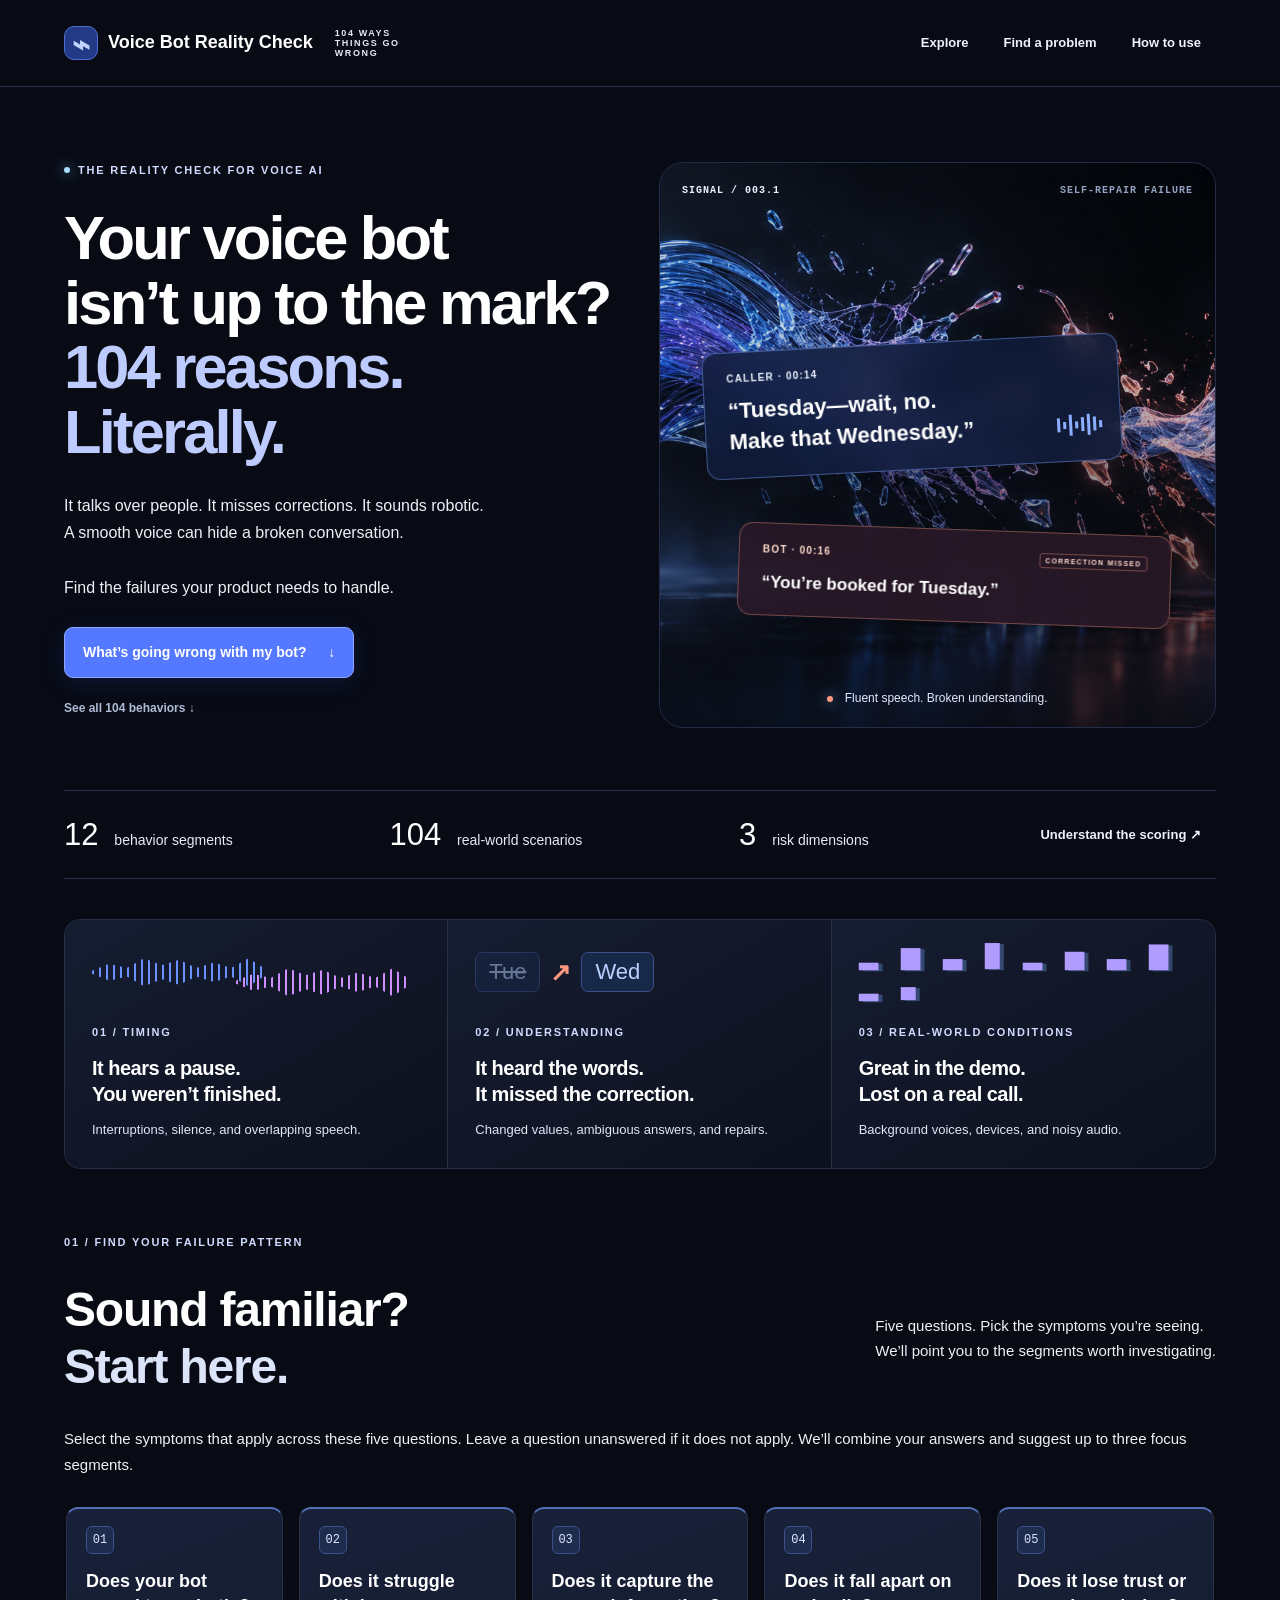
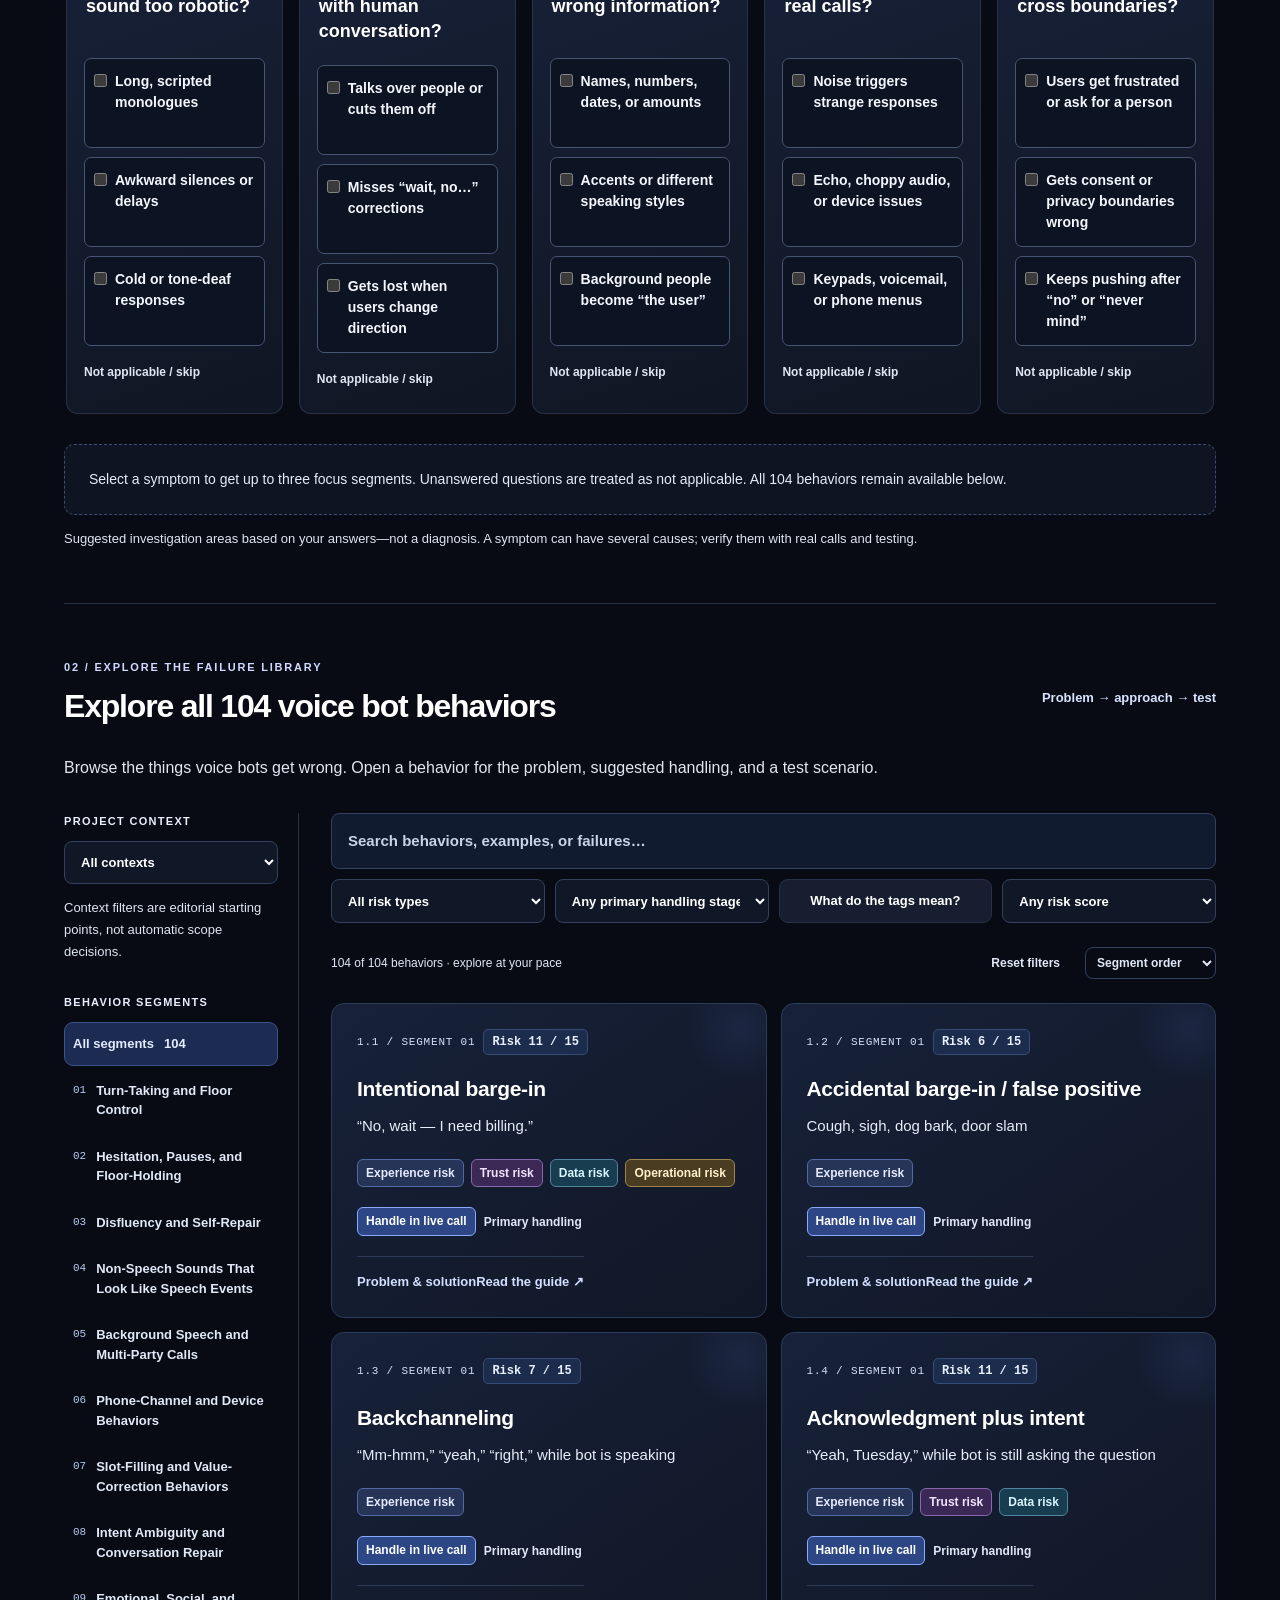
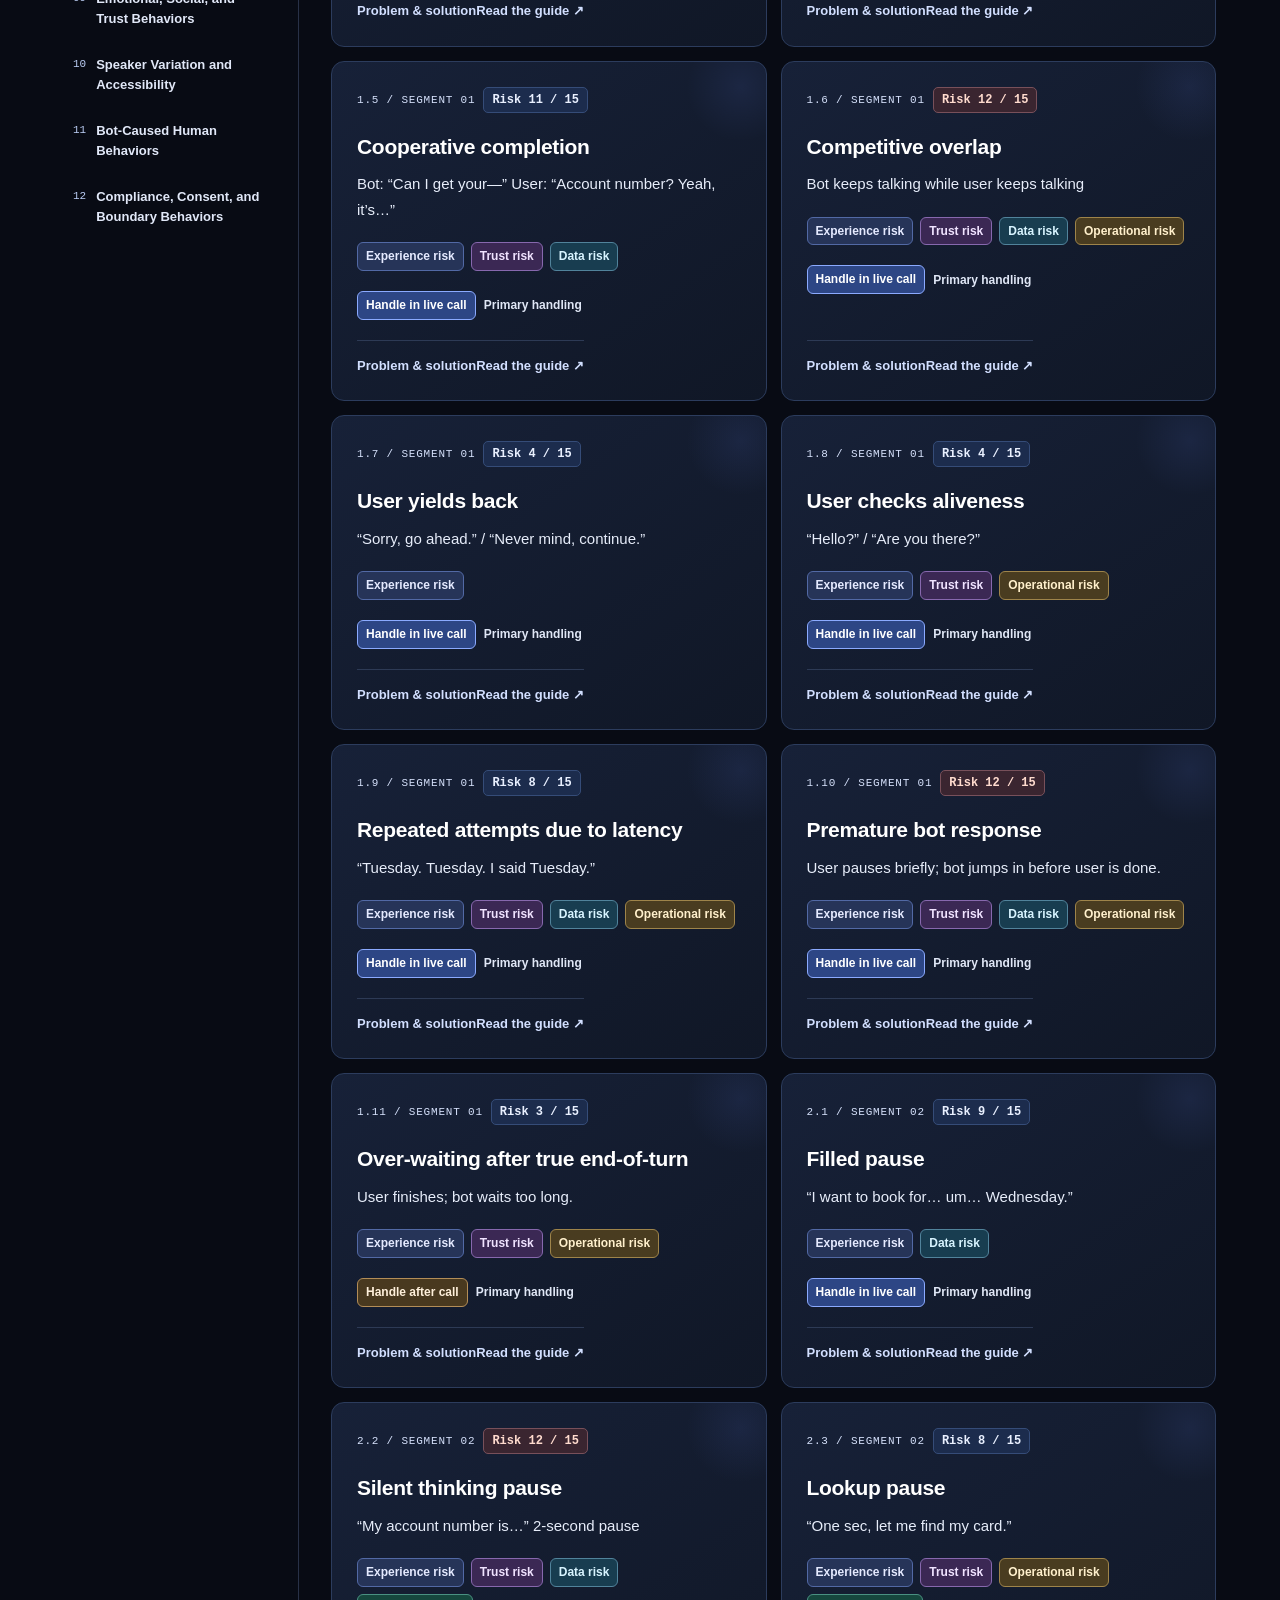
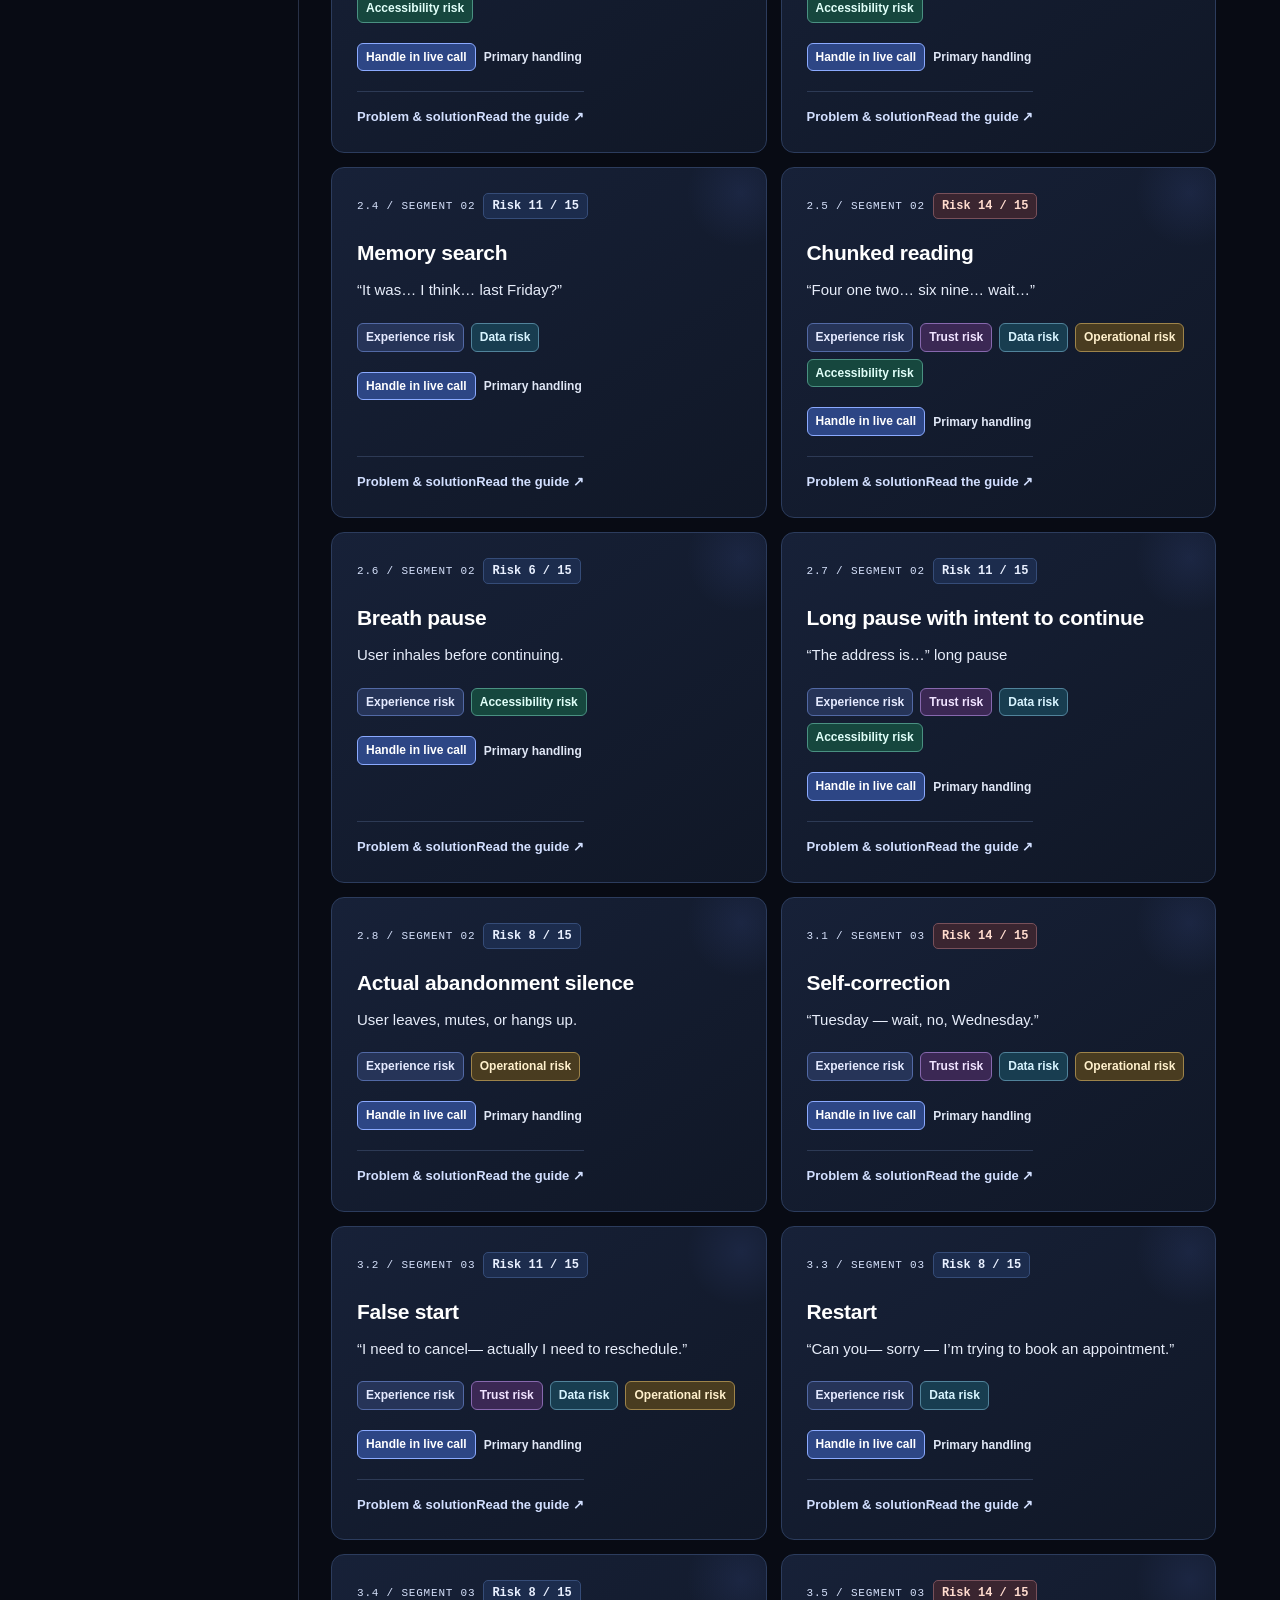
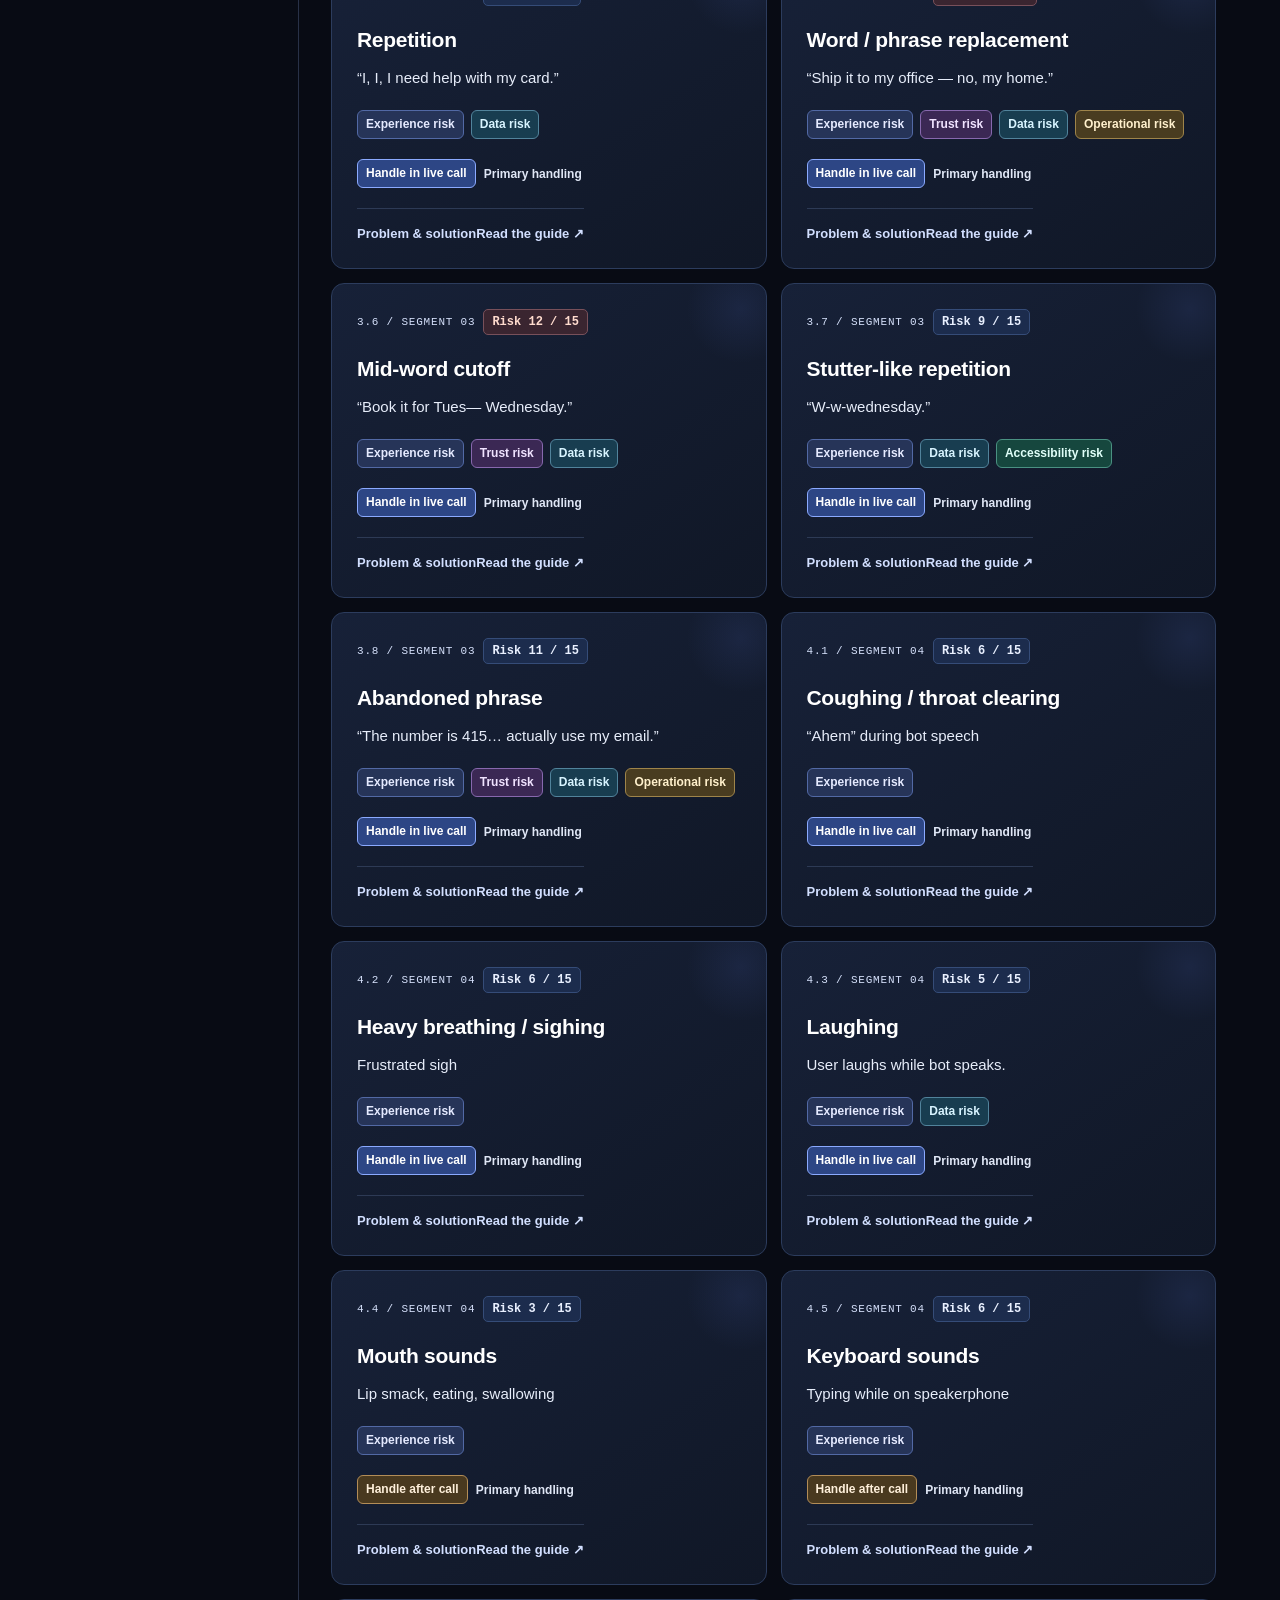
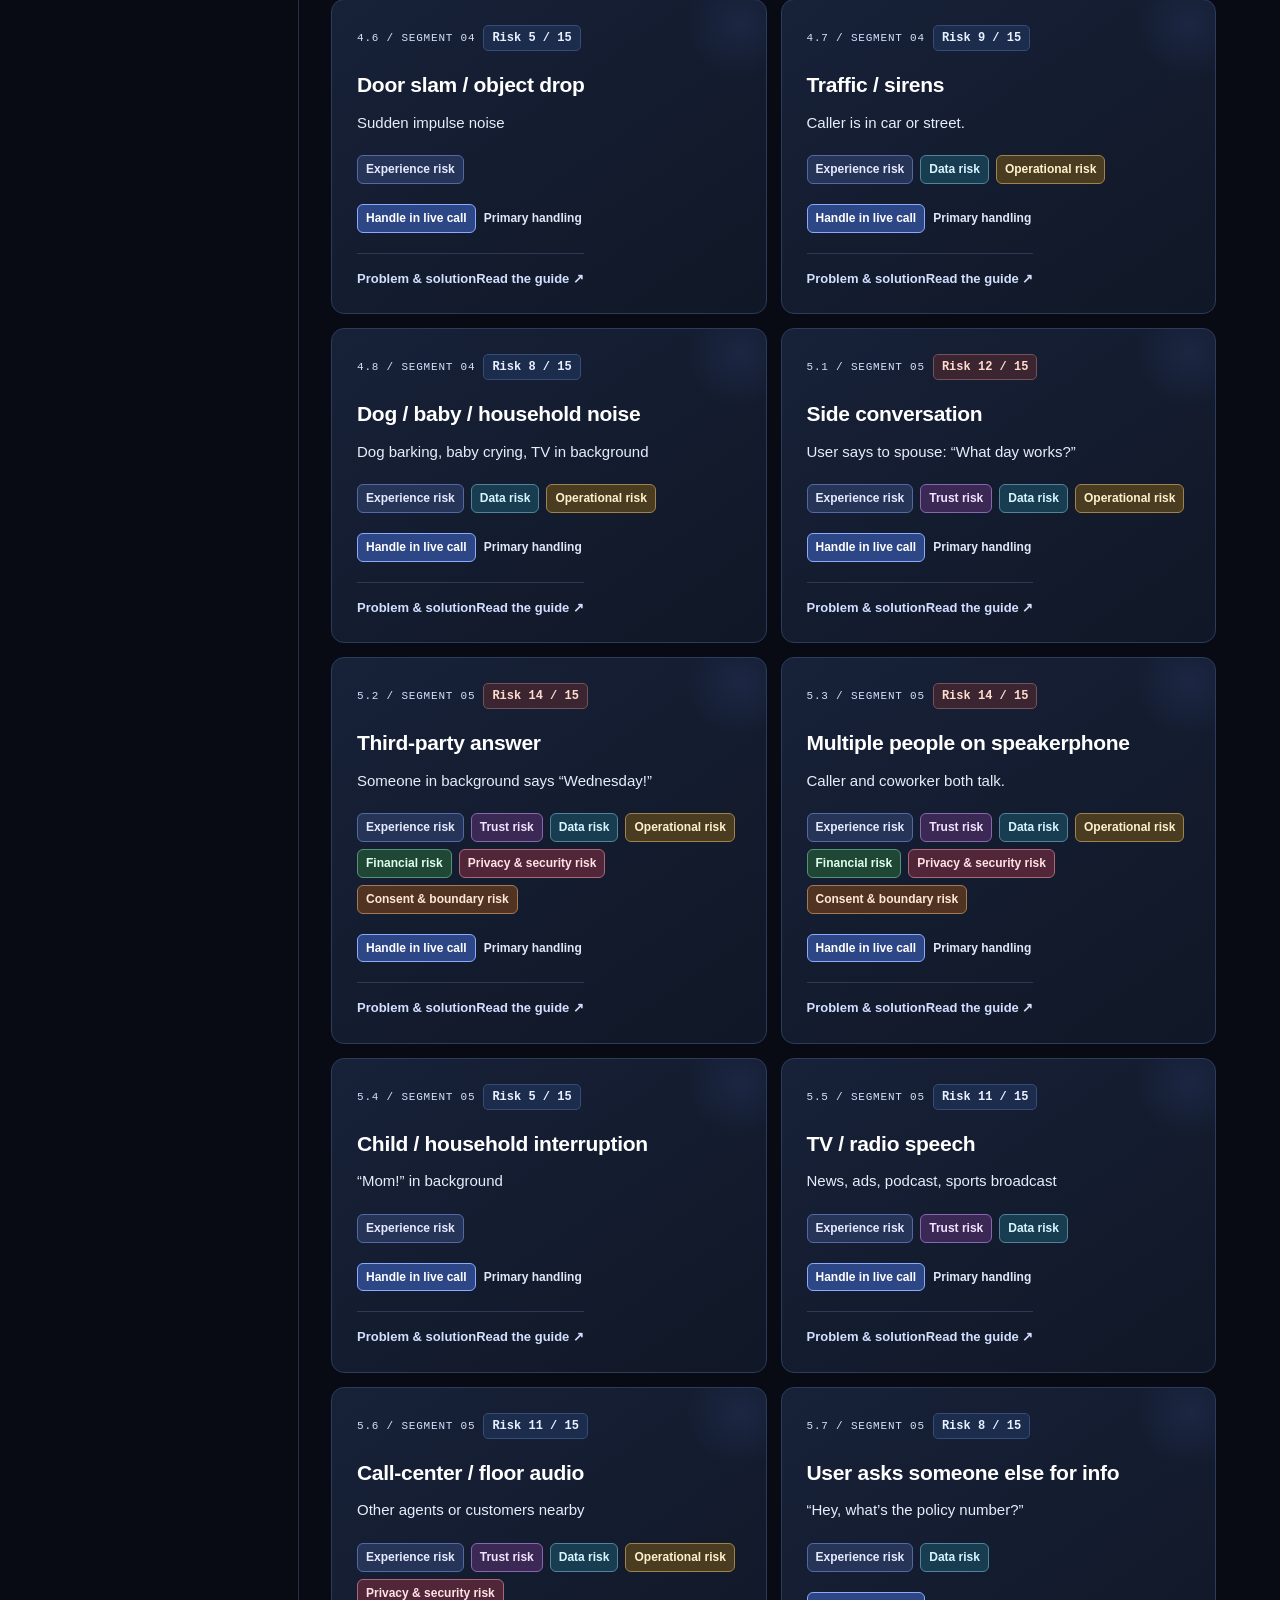
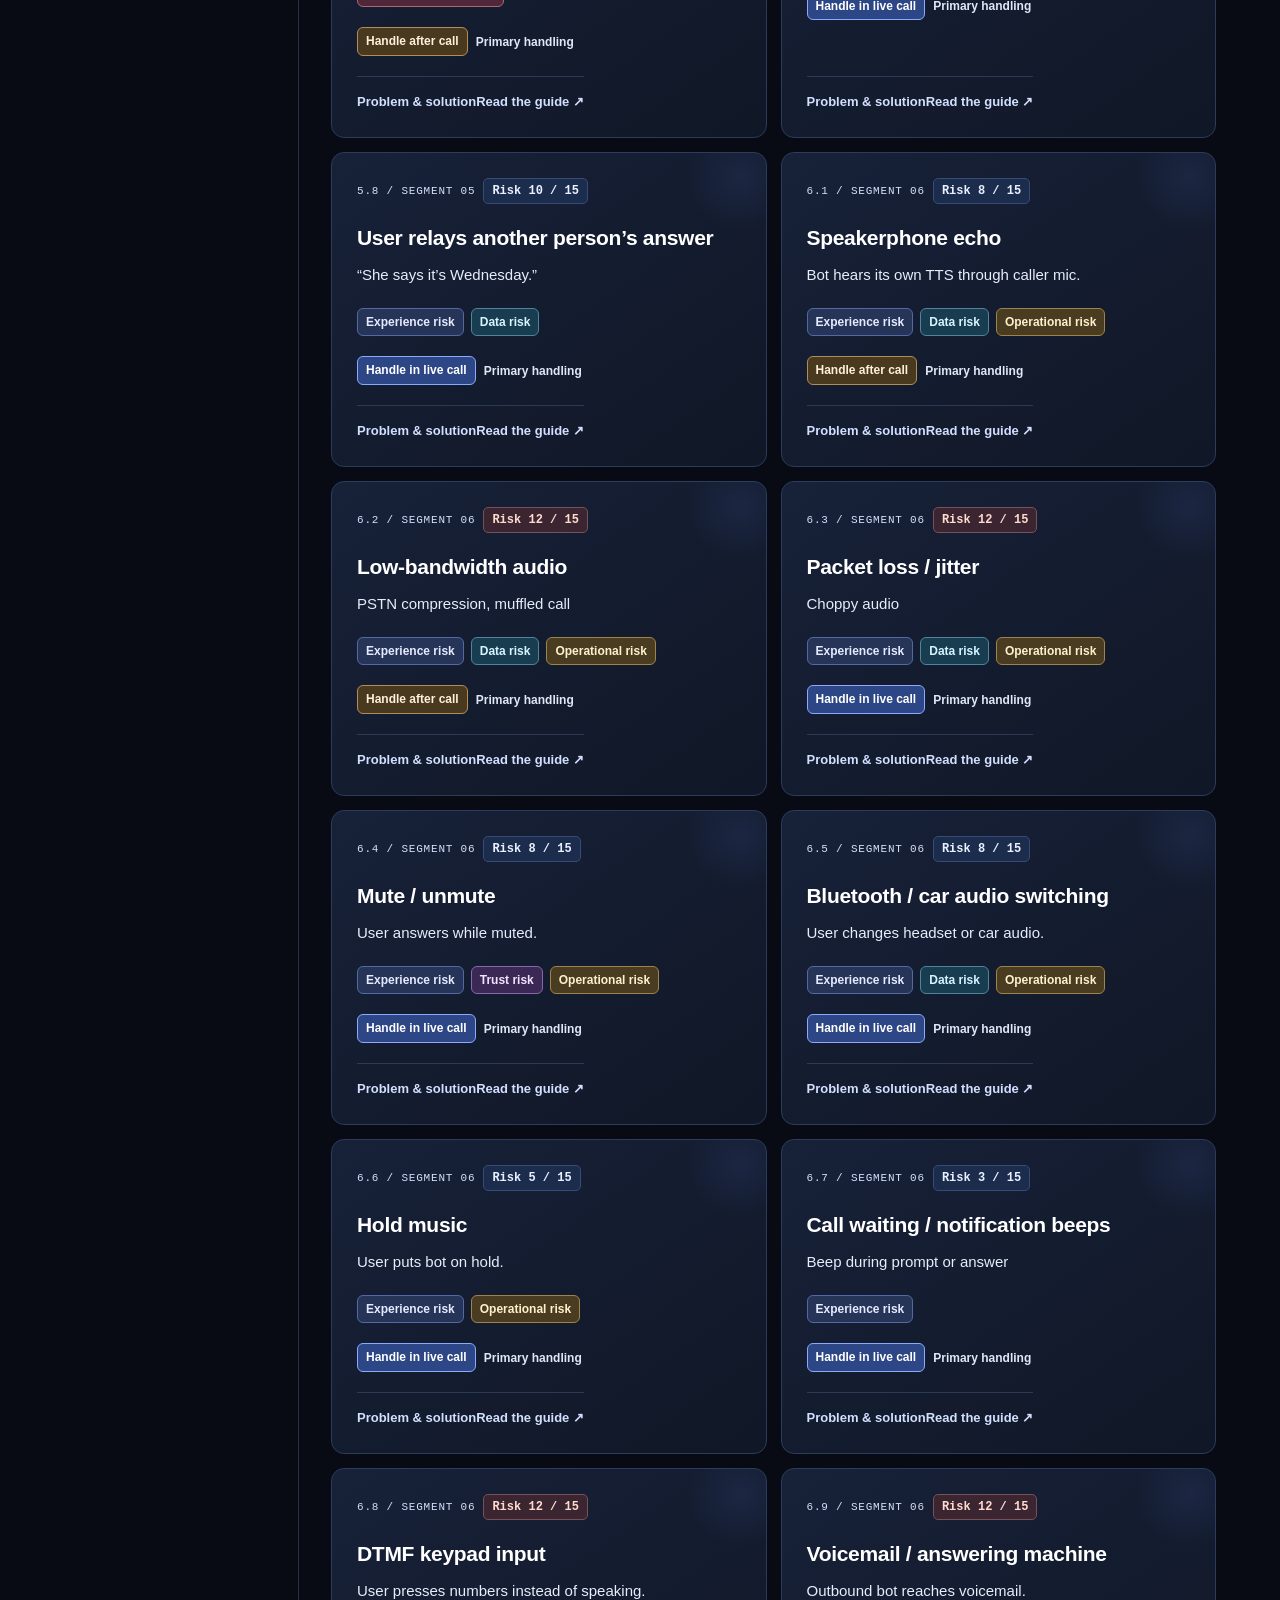
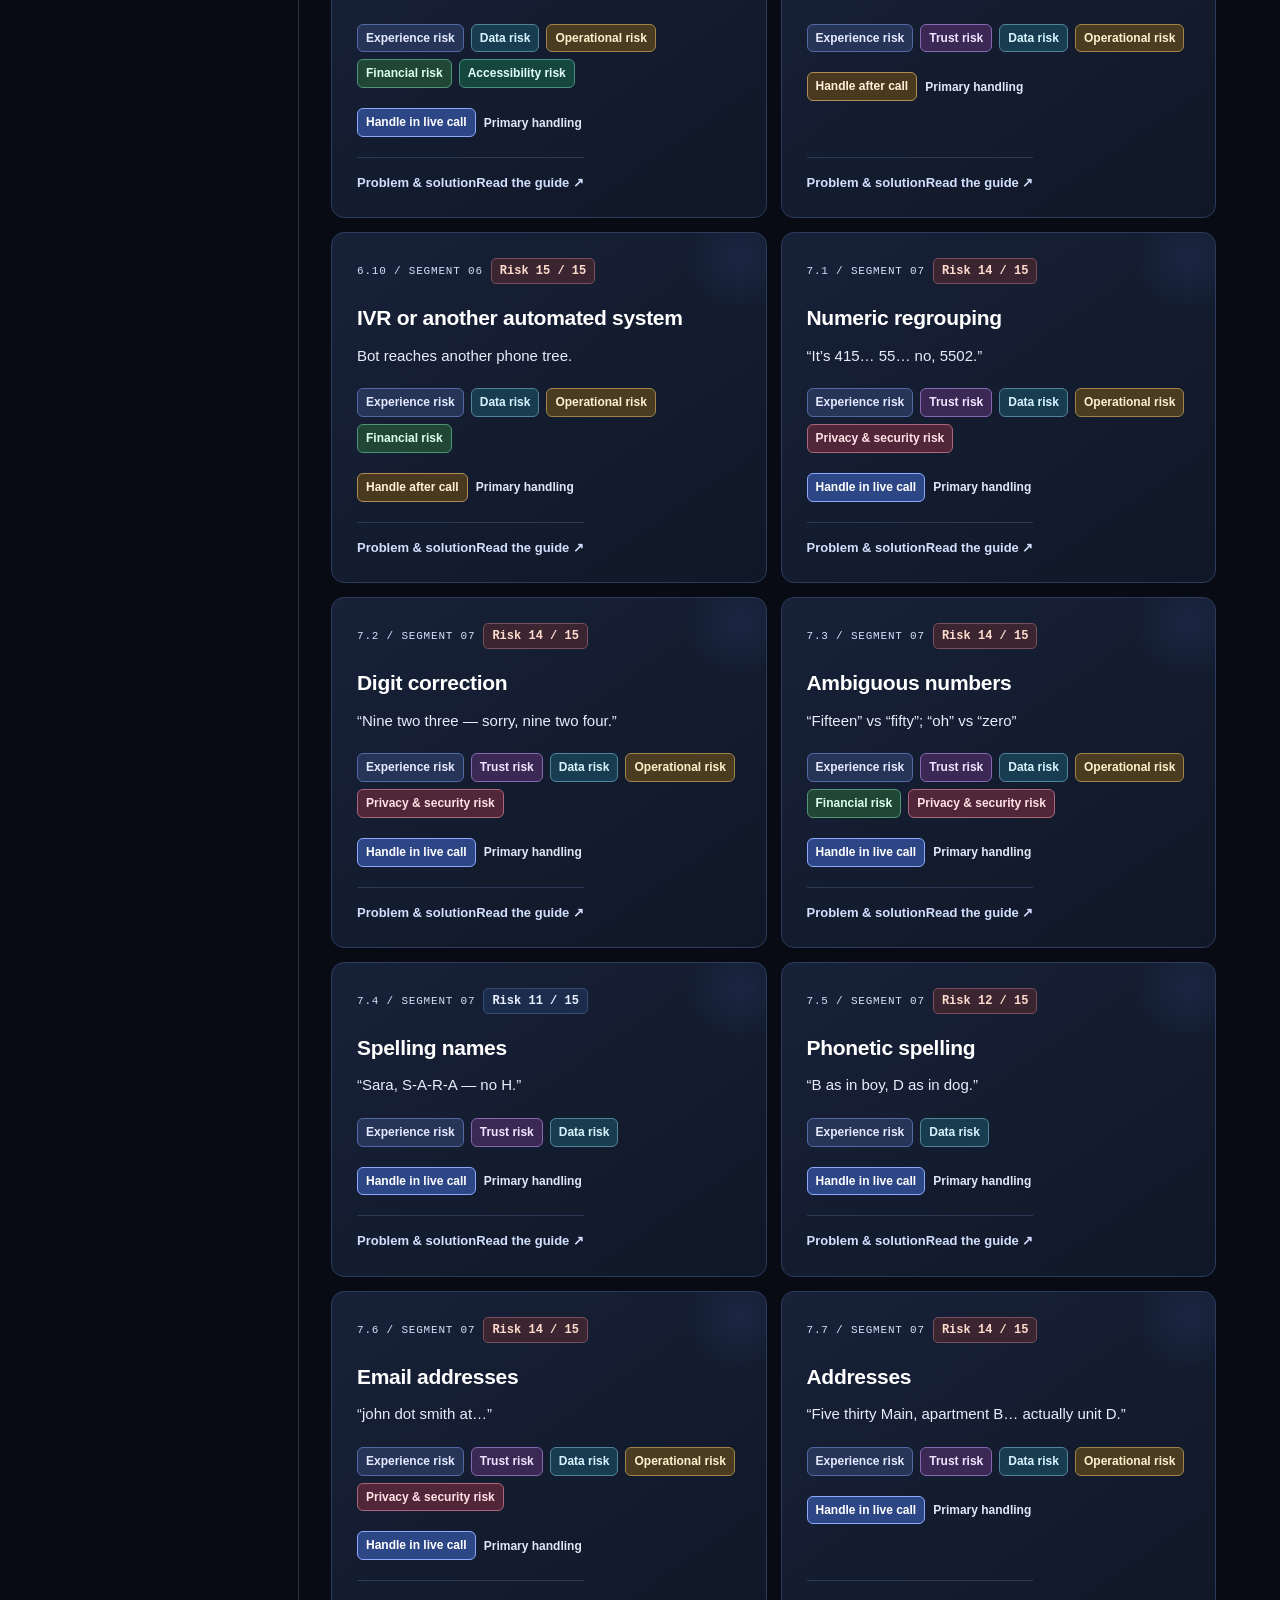
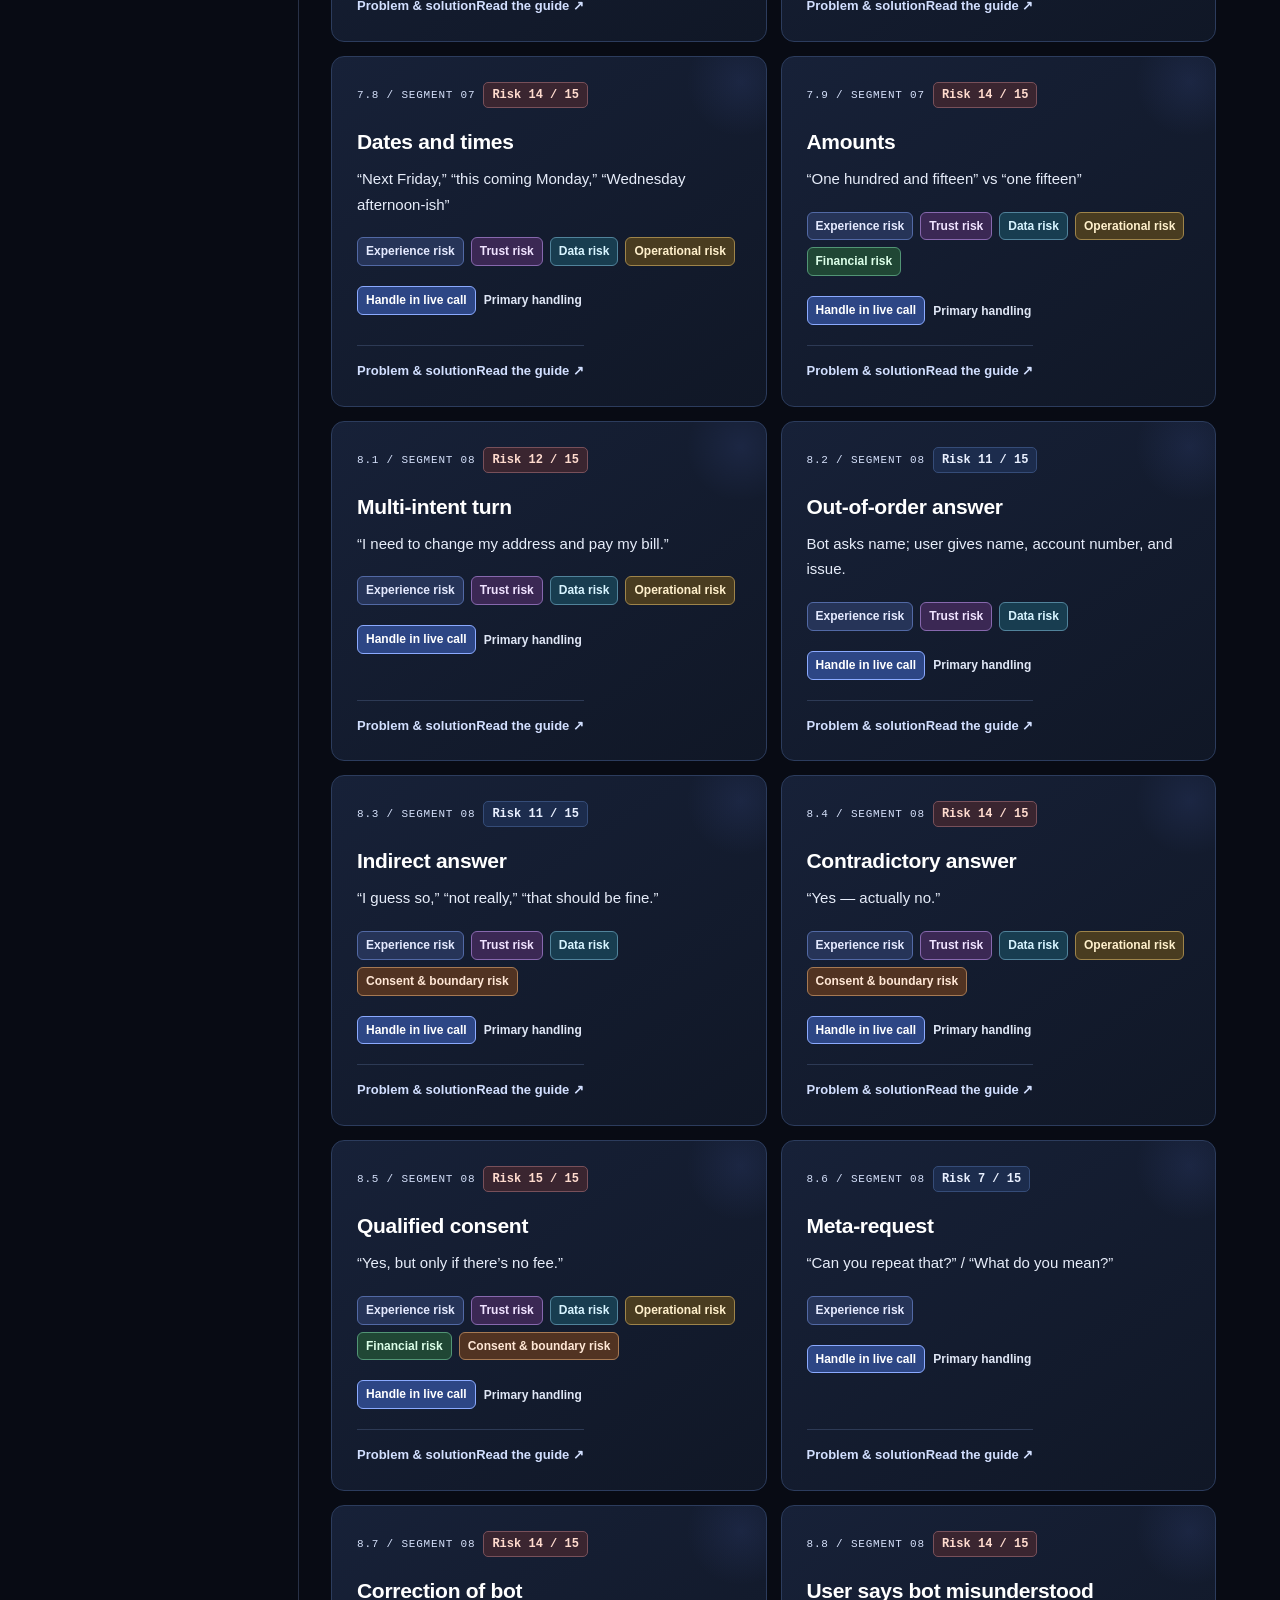
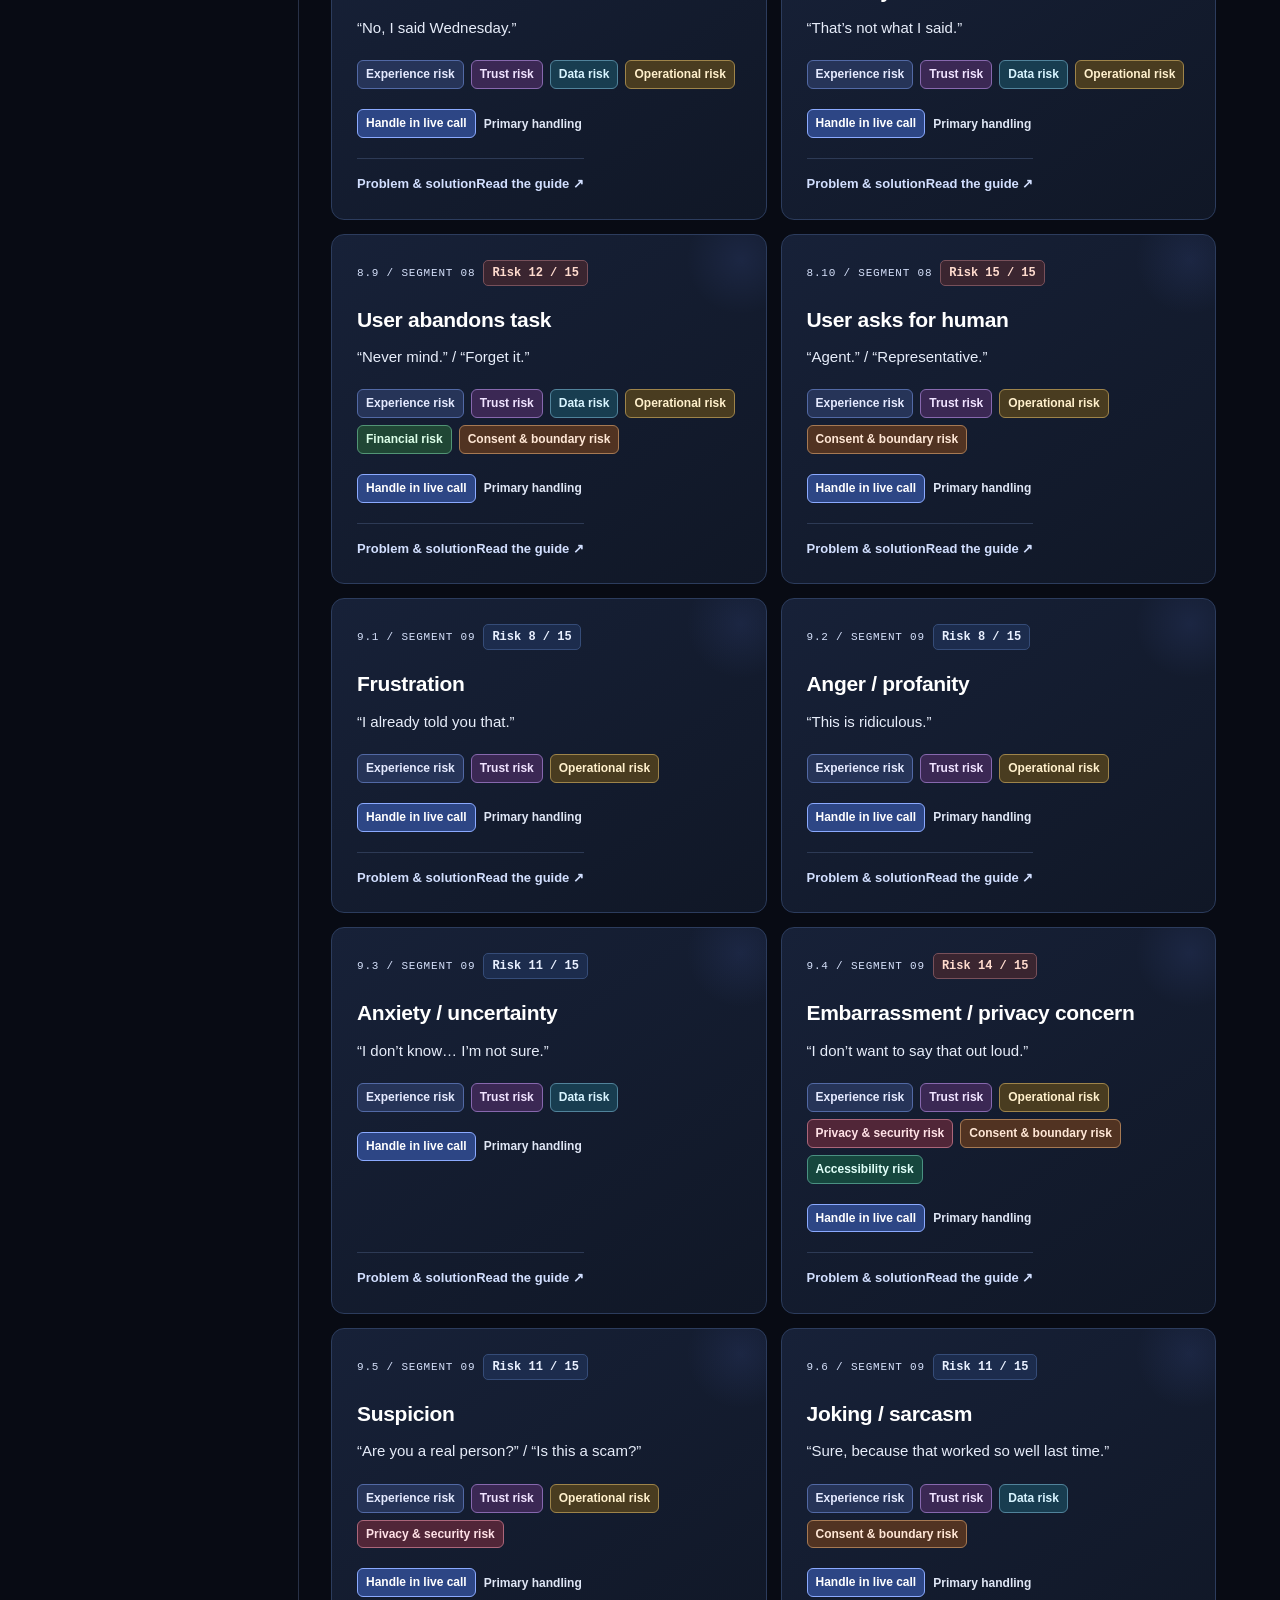
==== downloads/VoiceScope.html @ ec58fc9d "Create voice bot behavior guide with GitHub Pages publishing" ====
<!doctype html>
<html lang="en"><head><meta charset="utf-8"><meta name="viewport" content="width=device-width,initial-scale=1"><meta name="description" content="Understand 104 voice bot failure patterns, explore suggested solutions, and learn how to test better conversations."><title>Why Your Voice Bot Fails — 104 Behaviors</title><style>:root{color-scheme:dark;--ink:#f2f4ff;--muted:#a1abc2;--paper:#080b14;--panel:#111725;--line:#283147;--blue:#6988ff;--cyan:#80cfff;--coral:#ff987f;--green:#a2b7ff}*{box-sizing:border-box}html{scroll-behavior:smooth}body{margin:0;background:var(--paper);color:var(--ink);font:15px/1.5 Arial,Helvetica,sans-serif}button,input,select,textarea{font:inherit}button,a,select{touch-action:manipulation}button{cursor:pointer;color:var(--ink);border:1px solid var(--line);background:#171e30;border-radius:9px;padding:11px 15px;transition:background .2s,transform .2s,border-color .2s}button:hover{background:#202b44;border-color:#637ebf}button:focus-visible,a:focus-visible,input:focus-visible,select:focus-visible,summary:focus-visible{outline:3px solid var(--cyan);outline-offset:4px}header{max-width:1600px;margin:auto;padding:22px 5%;display:flex;align-items:center;justify-content:space-between;border-bottom:1px solid var(--line)}.brand{display:flex;align-items:center;gap:10px;text-decoration:none;color:inherit;font:600 18px Arial,Helvetica,sans-serif}.logo{display:grid;place-items:center;color:#c3d3ff;background:#233b87;width:34px;height:34px;border:1px solid #4c6ed2;border-radius:10px;font-size:30px}.edition{font:500 8px Arial;letter-spacing:1.6px;color:var(--muted);max-width:100px;margin-left:12px}nav{display:flex;gap:5px}nav button{border:0;background:transparent;font-size:12px}#scopeCount{padding:2px 6px;margin-left:5px;background:#293d7a;color:#c8d6ff;border-radius:4px}main{max-width:1500px;padding:0 5%;margin:auto}.hero{position:relative;display:grid;grid-template-columns:1.05fr 1fr;gap:10px;padding:75px 0 62px;align-items:center}.eyebrow,.section-index,.mini-label{font-size:10px;letter-spacing:1.8px;font-weight:600;color:#a2b7ff}.eyebrow{display:flex;align-items:center;gap:8px}.live-dot{display:inline-block;width:6px;height:6px;border-radius:50%;background:var(--cyan);box-shadow:0 0 13px #6cafff}h1,h2,h3{font-family:Arial,Helvetica,sans-serif}h1{font-size:clamp(40px,4.8vw,70px);font-weight:500;letter-spacing:-3.5px;line-height:1.05;margin:28px 0}h1 em{font-style:normal;color:#a0b9ff}p{line-height:1.7}.hero p{font-size:14px;color:var(--muted);margin:0 0 26px;max-width:510px}.primary{background:#5478ff;border:1px solid #8da7ff;color:#fff;padding:14px 18px;box-shadow:0 5px 24px #355eff26}.primary:hover{background:#6b8aff;transform:translateY(-2px)}.primary span{padding-left:18px}.textbtn{background:transparent;border:0;font-size:12px}.hero .textbtn{display:block;padding-left:0;margin-top:10px;color:#aebbd7}.hero-art{position:relative;min-width:0;min-height:470px;align-self:stretch;border-radius:24px;overflow:hidden;background:#080c19;isolation:isolate;border:1px solid #242d48}.hero-art>img{position:absolute;width:100%;height:100%;object-fit:cover;object-position:center;z-index:-2;opacity:.9}.hero-art:after{content:'';position:absolute;inset:0;background:linear-gradient(180deg,#080b1430,#080b1400 35%,#080b14d9);z-index:-1}.art-coordinate{display:flex;justify-content:space-between;font:9px monospace;letter-spacing:1px;color:#adc2ef;padding:22px}.art-coordinate span{color:#93a2bf}.transcript{position:absolute;left:8%;right:8%;padding:20px 23px;border:1px solid #7ca1ff70;background:#101c3bd9;backdrop-filter:blur(14px);border-radius:14px;font:400 22px/1.4 Arial;box-shadow:0 15px 60px #0005}.transcript>span{display:block;font:9px Arial;letter-spacing:1.2px;color:#b2c9ff;margin-bottom:12px}.transcript.human{top:32%;right:17%;transform:rotate(-3deg);animation:float 7s ease-in-out infinite}.transcript.bot{top:65%;left:14%;font-size:17px;border-color:#ed937d66;background:#2a1826d9;transform:rotate(2deg);animation:float 8s ease-in-out infinite reverse}.transcript.bot>span{color:#f8b5a4;display:flex;justify-content:space-between;gap:8px}.transcript em{font-style:normal;font-size:7px;border:1px solid #ed937d66;padding:3px 5px;border-radius:3px}.art-caption{position:absolute;bottom:20px;width:100%;text-align:center;font-size:10px;color:#b5c2dd}.art-caption .live-dot{margin-right:8px;background:var(--coral)}.soundbars{display:flex;gap:3px;position:absolute;right:18px;bottom:25px;height:21px;align-items:center}.soundbars b{display:block;width:3px;height:14px;background:#8aafff;animation:wave 1.2s ease-in-out infinite}.soundbars b:nth-child(2n){height:7px;animation-delay:.3s}.soundbars b:nth-child(3n){height:21px;animation-delay:.6s}.stats{display:flex;align-items:center;justify-content:space-between;border-top:1px solid var(--line);border-bottom:1px solid var(--line);padding:23px 0;color:var(--muted);font-size:12px}.stats b{font:500 31px Arial;color:var(--ink);margin-right:12px}.stats button{font-size:11px;border:0;background:none;color:#b2c5ff}.failure-strip{display:grid;grid-template-columns:repeat(3,1fr);gap:0;margin:40px 0 0;border:1px solid var(--line);border-radius:16px;overflow:hidden}.failure-strip article{padding:27px;border-right:1px solid var(--line);background:linear-gradient(150deg,#151d31,#0d111d)}.failure-strip article:last-child{border-right:0}.failure-strip h3{font-size:19px;line-height:1.3;letter-spacing:-.5px;font-weight:500;margin:12px 0}.failure-strip p{font-size:11px;color:var(--muted);margin:0}.mini-label{font-size:8px;color:#869ac5}.signalviz{height:50px;margin:0 0 22px;display:flex;align-items:center;gap:10px}.overlap span{height:28px;width:53%;background:repeating-linear-gradient(90deg,#6a91ff 0 2px,transparent 2px 7px);clip-path:polygon(0 45%,10% 20%,20% 35%,30% 0,40% 25%,50% 5%,60% 35%,70% 15%,80% 35%,90% 0,100% 40%,100% 60%,90% 100%,80% 65%,70% 85%,60% 65%,50% 95%,40% 75%,30% 100%,20% 65%,10% 80%,0 55%)}.overlap span+span{background:repeating-linear-gradient(90deg,#cf8dff 0 2px,transparent 2px 7px);margin-left:-40px;transform:translateY(10px)}.repair span{font:22px Arial;padding:6px 13px;border:1px solid #3b528c;background:#182848;border-radius:7px;color:#bad1ff}.repair span:first-child{text-decoration:line-through;opacity:.5}.repair b{font-size:25px;color:var(--coral)}.noise span{font:25px monospace;letter-spacing:4px;color:#b09bff;text-shadow:4px 1px #77a7ff55}#checkup{padding:65px 0 40px;border-bottom:1px solid var(--line);scroll-margin-top:24px}.checkup-heading{display:flex;align-items:center;justify-content:space-between;gap:30px;margin:18px 0}h2{font-size:32px;letter-spacing:-1.2px;line-height:1.2;font-weight:500;margin:12px 0}.checkup-heading h2{font-size:48px}.checkup-heading h2 span{color:#8496be}.checkup-heading p{font-size:13px;color:var(--muted);max-width:440px}#checkup>.muted{font-size:12px}.questions{display:grid;grid-template-columns:repeat(5,1fr);gap:12px;margin:30px 0}.question{border:1px solid var(--line);border-top:2px solid #536fb6;border-radius:12px;padding:17px;background:linear-gradient(160deg,#182139,#101623);min-width:0;transition:border-color .2s,transform .2s}.question:has(input:checked){border-color:#6988ff;transform:translateY(-4px);box-shadow:0 10px 30px #223f8f20}.question legend{float:left;width:100%;font:500 17px/1.4 Arial;margin-bottom:20px;min-height:108px}.question legend>span{display:grid;place-items:center;font:10px monospace;color:#b0c3ff;border:1px solid #3c528d;border-radius:6px;background:#1e2c4e;width:28px;height:28px;margin-bottom:15px}.answer{clear:both;display:flex;gap:8px;align-items:flex-start;padding:11px 8px;border:1px solid #303d59;border-radius:7px;font:400 12px/1.5 Arial;letter-spacing:0;min-height:76px;margin-bottom:9px;background:#0b1120;color:#c4cee1;cursor:pointer;transition:background .2s,border-color .2s}.answer:hover{border-color:#6f8cd3}.answer:has(input:checked){background:#253b76;border-color:#86a4ff;color:white}.answer input{margin:3px 0 0;accent-color:#8aaaff;flex:none}.unsure{background:transparent;border:0;font-size:10px;padding:8px 0;color:var(--muted);text-align:left}.recommendhead{display:flex;gap:30px;justify-content:space-between;align-items:center;margin:30px 0 18px}.recommendhead p{color:var(--muted);font-size:12px}.recommendhead .primary{white-space:nowrap;font-size:12px}.recommendgrid{display:grid;grid-template-columns:repeat(3,1fr);gap:12px}.recommenditem{border:1px solid #344a7a;border-radius:10px;padding:18px;margin:0;background:#121e37;animation:arrive .3s ease}.recommenditem summary{font-size:12px;line-height:1.5}.recommenditem small{display:block;font-size:10px;color:var(--muted);margin:9px 0 0 24px}.segmentnum{font:10px monospace;color:#a8c7ff;margin-right:10px}.recommenditem button{font-size:11px}.checkempty{border:1px dashed #3d4e72;border-radius:10px;padding:24px;color:var(--muted);font-size:12px;background:#0e1422}.muted,.small{color:var(--muted)}.small{font-size:11px;line-height:1.7}#library{padding-top:55px;scroll-margin-top:24px}.sectionhead{display:flex;justify-content:space-between;align-items:center;gap:20px}h3{font-weight:500;font-size:19px;line-height:1.4;margin:12px 0}.workspace{display:grid;grid-template-columns:235px 1fr;gap:32px;margin-top:32px}aside{border-right:1px solid var(--line);padding-right:20px}label,.sideheading{font-size:9px;letter-spacing:1.3px;font-weight:600;display:block;margin:0 0 12px;color:#a9b8d6}.sideheading{margin-top:30px}input,select,textarea{border:1px solid #33415f;background:#101827;color:var(--ink);padding:12px;border-radius:8px;min-width:0}aside select{width:100%;font-size:11px}#segments button{width:100%;display:flex;gap:10px;text-align:left;border:1px solid transparent;background:transparent;padding:11px 8px;font-size:11px;line-height:1.5;margin:3px 0;color:#a9b8d6}#segments button.active{background:#1c2b51;border-color:#3b5490;color:#e3ebff}#segments button.recommended{border-left:2px solid #779cff}#segments .num{font:9px monospace;opacity:.6;margin-top:3px}.filters{display:flex;gap:10px;flex-wrap:wrap}.filters input{flex:1 1 100%;padding:16px;font-size:13px;background:#111b2f}.filters select{flex:1;font-size:11px}.resultline{display:flex;align-items:center;gap:10px;padding:20px 0;font-size:10px;color:var(--muted)}.resultline button{border:0;background:none;font-size:10px;margin-left:auto}.resultline select{padding:7px;font-size:10px;background:transparent}#cards{display:grid;grid-template-columns:1fr 1fr;gap:14px}.card{position:relative;text-align:left;padding:25px;background:linear-gradient(145deg,#172138,#101726);border:1px solid #2c3c5d;border-radius:13px;display:flex;flex-direction:column;min-height:232px;animation:arrive .3s ease both;overflow:hidden}.card:before{content:'';position:absolute;right:-30px;top:-30px;width:110px;height:110px;background:radial-gradient(circle,#6988ff18,transparent 70%);pointer-events:none}.card:hover{transform:translateY(-4px);border-color:#6c8cda;box-shadow:0 15px 35px #0003;background:#192743}.cardtop{display:flex;align-items:center;justify-content:space-between;gap:8px}.category{font:9px monospace;letter-spacing:.8px;color:#94a8cc;text-transform:uppercase}.badge{font:10px monospace;padding:5px 8px;background:#1c2c4d;color:#b6ceff;border:1px solid #354c78;border-radius:5px;white-space:nowrap}.badge.high{background:#3a2530;border-color:#78505a;color:#ffc3ae}.card h3{font-size:19px;margin:19px 0 8px;letter-spacing:-.3px}.example{font-size:12px;line-height:1.7;color:#a6b4d0;margin:2px 0 24px}.cardbottom{margin-top:auto;display:flex;justify-content:space-between;border-top:1px solid #2d3a55;padding-top:15px;font-size:10px}.tag{color:#a8bfff}.cardbottom>span:last-child{color:#bed0ff}#segmentIntro:not(:empty){background:#172340;border:1px solid #344c7e;border-radius:12px;padding:24px;margin-bottom:18px}#segmentIntro p{font-size:13px}details{margin:20px 0;border-top:1px solid var(--line);padding-top:18px}summary{cursor:pointer;font-weight:500;font-size:13px}details p{font-size:12px;color:var(--muted)}footer{display:flex;align-items:center;justify-content:space-between;gap:25px;border-top:1px solid var(--line);margin-top:60px;padding:30px 0;font-size:10px;color:var(--muted)}footer button{font-size:10px;border:0;background:none}dialog{border:1px solid #425781;border-radius:20px;width:min(720px,94vw);max-height:90vh;padding:38px;background:linear-gradient(150deg,#172138,#0c1220);color:var(--ink);box-shadow:0 30px 100px #0008}dialog[open]{animation:arrive .2s ease}dialog::backdrop{background:#020611bb;backdrop-filter:blur(10px)}.close{position:sticky;top:0;float:right;border:1px solid var(--line);font-size:22px;padding:0 9px;z-index:2}.quote{background:#1e3157;border:1px solid #45649c;border-left:3px solid #81abff;border-radius:9px;padding:24px;font:400 21px/1.5 Arial}.riskrow{display:flex;justify-content:space-between;margin:15px 0;font-size:12px}.bar{height:5px;background:#263451;border-radius:20px}.bar i{display:block;height:5px;background:linear-gradient(90deg,#6988ff,#b6a2ff);border-radius:20px}.decisions{display:flex;gap:8px;flex-wrap:wrap;margin:18px 0}.decisions .selected{background:#345bc7;border-color:#9bb3ff;color:white}textarea{width:100%;min-height:90px;resize:vertical}.contextchoice{width:100%;text-align:left;margin:7px 0;padding:18px}.contextchoice strong{display:block;margin-bottom:5px}.contextchoice span{font-size:12px;color:var(--muted)}#toast{position:fixed;bottom:24px;left:50%;transform:translateX(-50%);background:#273d73;border:1px solid #5978b9;color:#fff;border-radius:10px;padding:15px 22px;opacity:0;pointer-events:none;transition:opacity .2s;z-index:4;max-width:90vw;font-size:12px}.empty{grid-column:1/-1;text-align:center;border:1px dashed #3e5178;border-radius:12px;padding:45px}.source-note{font-size:10px;color:var(--muted)}@keyframes wave{50%{transform:scaleY(.35)}}@keyframes float{50%{translate:0 -7px}}@keyframes arrive{from{opacity:0;transform:translateY(9px)}to{opacity:1;transform:translateY(0)}}@media(min-width:1600px){h1{font-size:75px}}@media(max-width:1100px){.edition{display:none}.hero{gap:24px}.hero-art{min-height:470px}.transcript{font-size:19px;padding:17px}.transcript.bot{font-size:14px}.transcript em{display:none}.questions{gap:8px}.question{padding:12px}.question legend{font-size:15px;min-height:109px}.answer{font-size:11px;padding:10px 6px;min-height:80px}.workspace{grid-template-columns:210px 1fr;gap:24px}.brand{font-size:16px}.failure-strip article{padding:22px}}@media(max-width:850px){h1{font-size:48px}.hero{grid-template-columns:1fr 1fr}.hero-art{min-height:430px}.hero .primary{font-size:12px}.questions{grid-template-columns:repeat(3,1fr);gap:12px}.question legend{min-height:85px}.answer{font-size:12px;min-height:66px}.workspace{grid-template-columns:190px 1fr}#cards{grid-template-columns:1fr}.recommendgrid{grid-template-columns:1fr 1fr}.failure-strip h3{font-size:16px}.failure-strip article{padding:18px}.stats{flex-wrap:wrap;gap:18px}.stats b{font-size:26px}.transcript>span{font-size:8px}.checkup-heading h2{font-size:40px}}@media(max-width:650px){header{padding:18px 5%;flex-wrap:wrap;gap:15px}.brand{font-size:17px}nav{margin-left:auto}nav button{padding:7px;font-size:10px}.hero{grid-template-columns:1fr;padding:42px 0 32px;gap:30px}h1{font-size:clamp(40px,10vw,60px);letter-spacing:-2.5px}.hero p{font-size:13px}.hero-art{min-height:390px}.transcript{font-size:22px}.transcript.bot{font-size:17px}.hero .textbtn{display:inline-block;margin-left:10px}.stats{font-size:10px;padding:20px 0}.stats b{font-size:25px;margin-right:5px}.stats button{padding-left:0}.failure-strip{grid-template-columns:1fr;margin-top:25px}.failure-strip article{display:flex;align-items:center;gap:20px;border-right:0;border-bottom:1px solid var(--line);padding:22px}.failure-strip article:last-child{border-bottom:0}.signalviz{width:95px;flex-shrink:0;margin:0}.repair{gap:3px}.repair span{font-size:15px;padding:4px 7px}.repair b{font-size:15px}.noise span{font-size:14px;letter-spacing:0}.failure-strip h3{font-size:18px}.failure-strip p{font-size:11px}.checkup-heading{display:block}.checkup-heading h2{font-size:40px}.questions{grid-template-columns:1fr 1fr}.question legend{font-size:16px;min-height:100px}.answer{min-height:82px;font-size:12px}.recommendhead{display:block}.recommendhead .primary{margin-bottom:10px}.recommendgrid{grid-template-columns:1fr}.workspace{display:block}aside{border-right:0;padding:0;margin-bottom:24px}#segments{display:flex;overflow-x:auto;gap:7px;padding-bottom:8px}#segments button{width:auto;min-width:155px;border-color:var(--line);padding:12px}.sideheading{margin-top:20px}.sectionhead h2{font-size:25px}.sectionhead>button{font-size:11px;white-space:nowrap}.resultline{flex-wrap:wrap}footer{flex-wrap:wrap;gap:15px}dialog{padding:26px}#checkup{padding-top:45px}}@media(max-width:370px){.questions{grid-template-columns:1fr}.question legend{min-height:0}.answer{min-height:0}.hero .textbtn{margin-left:0}.brand{font-size:15px}.transcript.bot{font-size:15px}}@media(prefers-reduced-motion:reduce){*,*::before,*::after{animation:none!important;transition:none!important;scroll-behavior:auto!important}}
/* Readability: brighter text, stronger weights, and comfortable reading sizes. */
:root{--ink:#fff;--muted:#e1e6f2;--green:#c7d6ff;--cyan:#a9ddff}body{font-family:Arial,Helvetica,sans-serif;font-weight:500;font-size:16px}h1,h2,h3,.brand,.transcript,.quote{font-family:Arial,Helvetica,sans-serif;font-weight:700}h1{letter-spacing:-2.8px}h1 em{color:#bdcbff}button,input,select,textarea{font-weight:600}button{font-size:14px}.hero p{color:#edf0f8;font-size:16px;font-weight:500}.eyebrow,.section-index,.mini-label{font-weight:700;color:#d0dbff;font-size:11px}.edition{color:#e3e9f8;font-weight:700;font-size:9px}.stats{font-size:14px;color:#e7ebf6}.stats button,nav button{font-size:13px;font-weight:700;color:#edf2ff}.checkup-heading p,#checkup>.muted{font-size:15px;color:#eef1f8}.checkup-heading h2 span{color:#dce4fa}.question legend{font-size:18px;font-weight:700;min-height:112px}.answer{font-size:14px;font-weight:600;line-height:1.5;color:#f5f7ff;background:#0c1322;min-height:90px;padding:12px 9px;border-color:#465572}.answer:has(input:checked){color:#fff;background:#2d4685}.question legend>span{font-size:12px;color:#e0e9ff}.unsure{font-size:12px;color:#e0e6f4}.recommendhead p,.recommenditem summary{font-size:14px;color:#fff}.recommenditem small{color:#dde5f6;font-size:12px}.checkempty{font-size:14px;color:#e7ebf6}.small{font-size:13px;color:#dfe5f2}.sideheading,label{font-size:11px;color:#e9eeff}.filters input{font-size:15px}.filters select,aside select{font-size:13px}#segments button{font-size:13px;font-weight:600;color:#e1e8f8}#segments .num{opacity:1;color:#baccf3;font-size:11px}.resultline,.resultline button,.resultline select{font-size:12px;color:#e0e7f7}.category{font-size:11px;color:#d5e0fa}.badge{font-size:12px;font-weight:700;color:#e9f0ff}.badge.high{color:#ffdbce}.card h3{font-size:21px;font-weight:700;color:#fff}.example{font-size:15px;color:#e7edfa;font-weight:500}.cardbottom{font-size:13px;font-weight:700}.tag,.cardbottom>span:last-child{color:#d2dfff}.transcript>span,.art-coordinate{color:#eef3ff;font-size:10px;font-weight:700}.art-caption{font-size:12px;color:#e4eaff}.transcript.bot>span{color:#ffdbcd}.failure-strip p{font-size:13px;color:#e0e7f7}.failure-strip h3{font-weight:700;font-size:20px}.library-note{color:#d7e3ff;font-size:13px;font-weight:700;white-space:nowrap}dialog{width:min(780px,94vw);background:#101827;border-color:#6881b3;font-size:16px}dialog p{font-size:16px;line-height:1.75;color:#f2f5fc}dialog h2{font-size:32px}dialog h3{font-size:22px;font-weight:700;color:#fff}dialog .muted{color:#e0e8fa}.detail-label{font-size:12px;letter-spacing:1.2px;font-weight:700;color:#ccdaff;margin:20px 0 10px}.quote{color:#fff;background:#20375e;font-size:22px}.problem-section{margin:28px 0}.solution-section{background:#182b48;border:1px solid #4d6e9f;border-radius:12px;padding:24px;margin:25px 0}.solution-section .detail-label{margin-top:0;color:#bfe5ff}.key-action{font-weight:700;color:#fff!important}.solution-section ol{padding-left:22px;margin-bottom:0}.solution-section li{font-size:16px;line-height:1.75;color:#f4f7ff;padding-left:5px;margin:12px 0}.test-section{border-left:3px solid #a7bbff;padding-left:22px;margin:30px 0}.guidance-note{font-size:13px!important;color:#d2dcef!important}.riskrow{font-size:15px}.source-note{font-size:12px!important;color:#d4dff5!important}summary{font-size:15px;font-weight:700;color:#fff}details p{font-size:15px;color:#edf1fa}footer{font-size:12px;color:#dde5f5}footer button{font-size:12px;color:#e9efff}a{color:#c4d8ff;text-underline-offset:3px}input::placeholder{color:#c9d3e8;opacity:1}@media(max-width:1100px){.questions{grid-template-columns:repeat(3,1fr);gap:14px}.question legend{min-height:95px}.answer{font-size:14px;min-height:80px}}@media(max-width:650px){.questions{grid-template-columns:1fr}.question legend{min-height:0;margin-bottom:20px}.answer{min-height:0;padding:14px;font-size:15px}.hero p{font-size:16px}.hero .primary{font-size:14px}.library-note{display:none}.card h3{font-size:21px}.sectionhead h2{font-size:27px}.hero{grid-template-columns:1fr}.solution-section{padding:18px}.test-section{padding-left:16px}.transcript.bot{font-size:17px}.transcript>span{font-size:10px}.checkup-heading p,#checkup>.muted{font-size:15px}}@media(min-width:1101px){.questions{grid-template-columns:repeat(5,1fr)}}
.risk-tags{display:flex;flex-wrap:wrap;gap:7px;margin:2px 0 20px}.risk-tag,.stage-badge{display:inline-flex;align-items:center;border:1px solid;padding:5px 8px;border-radius:6px;font:700 12px/1.4 Arial,Helvetica,sans-serif;max-width:100%;text-align:left}.risk-tag.experience{color:#e5eaff;border-color:#5269a5;background:#263458}.risk-tag.trust{color:#f0e3ff;border-color:#8768ae;background:#3b2854}.risk-tag.data{color:#d8f4ff;border-color:#51839b;background:#183d50}.risk-tag.operational{color:#fff0cc;border-color:#9e844a;background:#493c20}.risk-tag.financial{color:#dcffe9;border-color:#529575;background:#204735}.risk-tag.privacy{color:#ffe1e6;border-color:#ab667a;background:#512638}.risk-tag.consent{color:#ffe7d6;border-color:#a67953;background:#513322}.risk-tag.accessibility{color:#e0fff9;border-color:#4a9182;background:#16473e}.stage-badge.live{color:#fff;border-color:#8baaff;background:#2d4685}.stage-badge.after{color:#fff0db;border-color:#b38d57;background:#49391f}.handling-preview{display:flex;flex-wrap:wrap;align-items:center;gap:8px;margin:0 0 20px}.handling-preview>span:last-child{font-size:12px;color:#e0e7f6}.handling-block{border-top:1px solid #526582;padding-top:20px;margin-top:20px}.handling-intro{font-size:15px!important}.after-limit{font-size:14px!important;color:#e3eaff!important;border-left:2px solid #b1c4f4;padding-left:14px;margin-top:22px}.tag-help{font-size:13px}.risk-explainer{padding:16px;border:1px solid #465b82;border-radius:9px;background:#162037}.risk-explainer dt{color:#fff;font-size:15px;font-weight:700;margin:20px 0 6px}.risk-explainer dd,.tag-glossary dd{color:#edf2ff;margin:0 0 16px;font-size:15px;line-height:1.7}.tag-glossary dt{margin-top:22px;margin-bottom:9px}.filters>select{flex:1 1 175px}.filters>.tag-help{flex:1 1 175px}.card .example{margin-bottom:18px}.card .cardbottom{margin-top:auto}.risk-tag[title]{cursor:help}@media(max-width:650px){.filters>select,.filters>.tag-help{flex-basis:100%}.risk-tags{gap:8px}.risk-tag,.stage-badge{font-size:13px;padding:6px 9px}}
</style></head>
<body><header><a class="brand" href="#"><span class="logo">⌁</span> Voice Bot Reality Check<span class="edition">104 WAYS THINGS GO WRONG</span></a><nav><button id="exploreNav">Explore</button><button id="symptomNav">Find a problem</button><button id="about">How to use</button></nav></header>
<main><section class="hero"><div><div class="eyebrow"><span class="live-dot"></span> THE REALITY CHECK FOR VOICE AI</div><h1>Your voice bot<br>isn’t up to the mark?<br><em>104 reasons.<br>Literally.</em></h1><p>It talks over people. It misses corrections. It sounds robotic.<br>A smooth voice can hide a broken conversation.<br><br>Find the failures your product needs to handle.</p><button class="primary" id="start">What’s going wrong with my bot? <span>↓</span></button><button class="textbtn" id="browse">See all 104 behaviors ↓</button></div><div class="hero-art"><img src="[data-uri]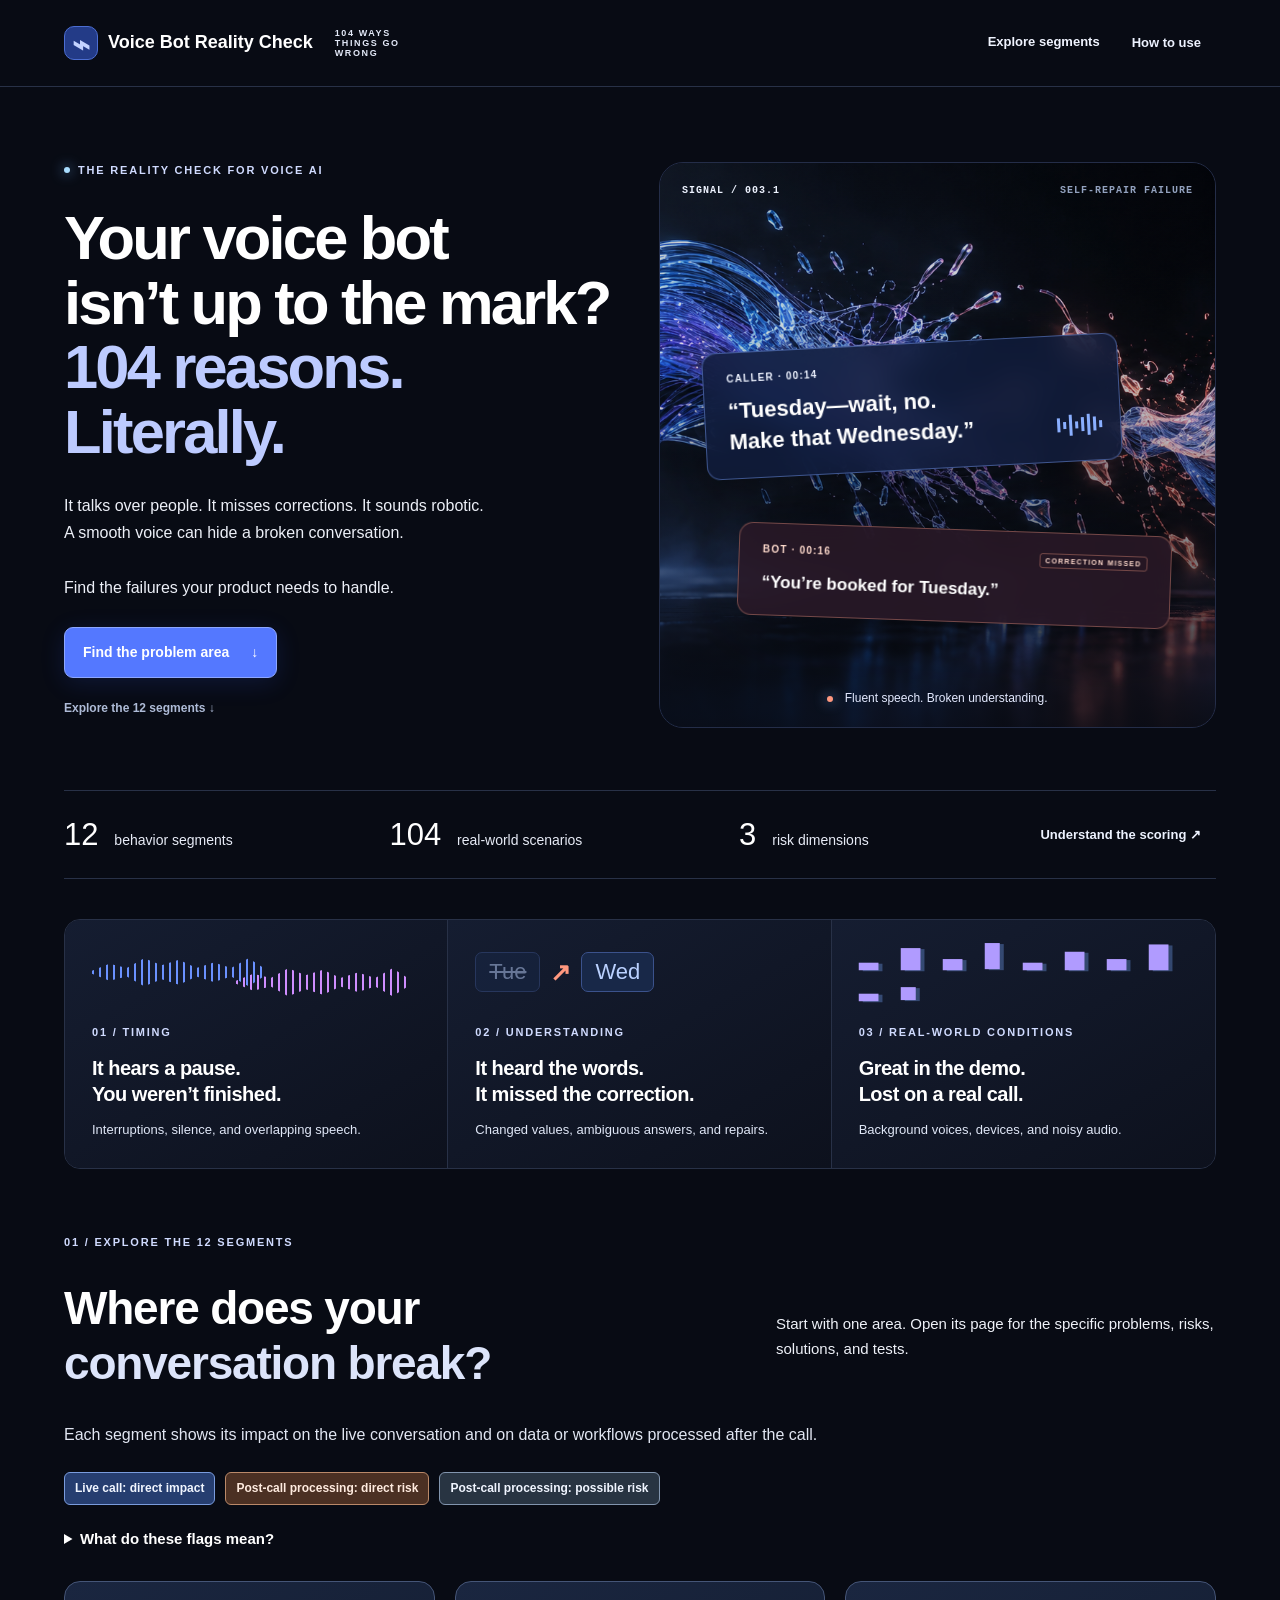
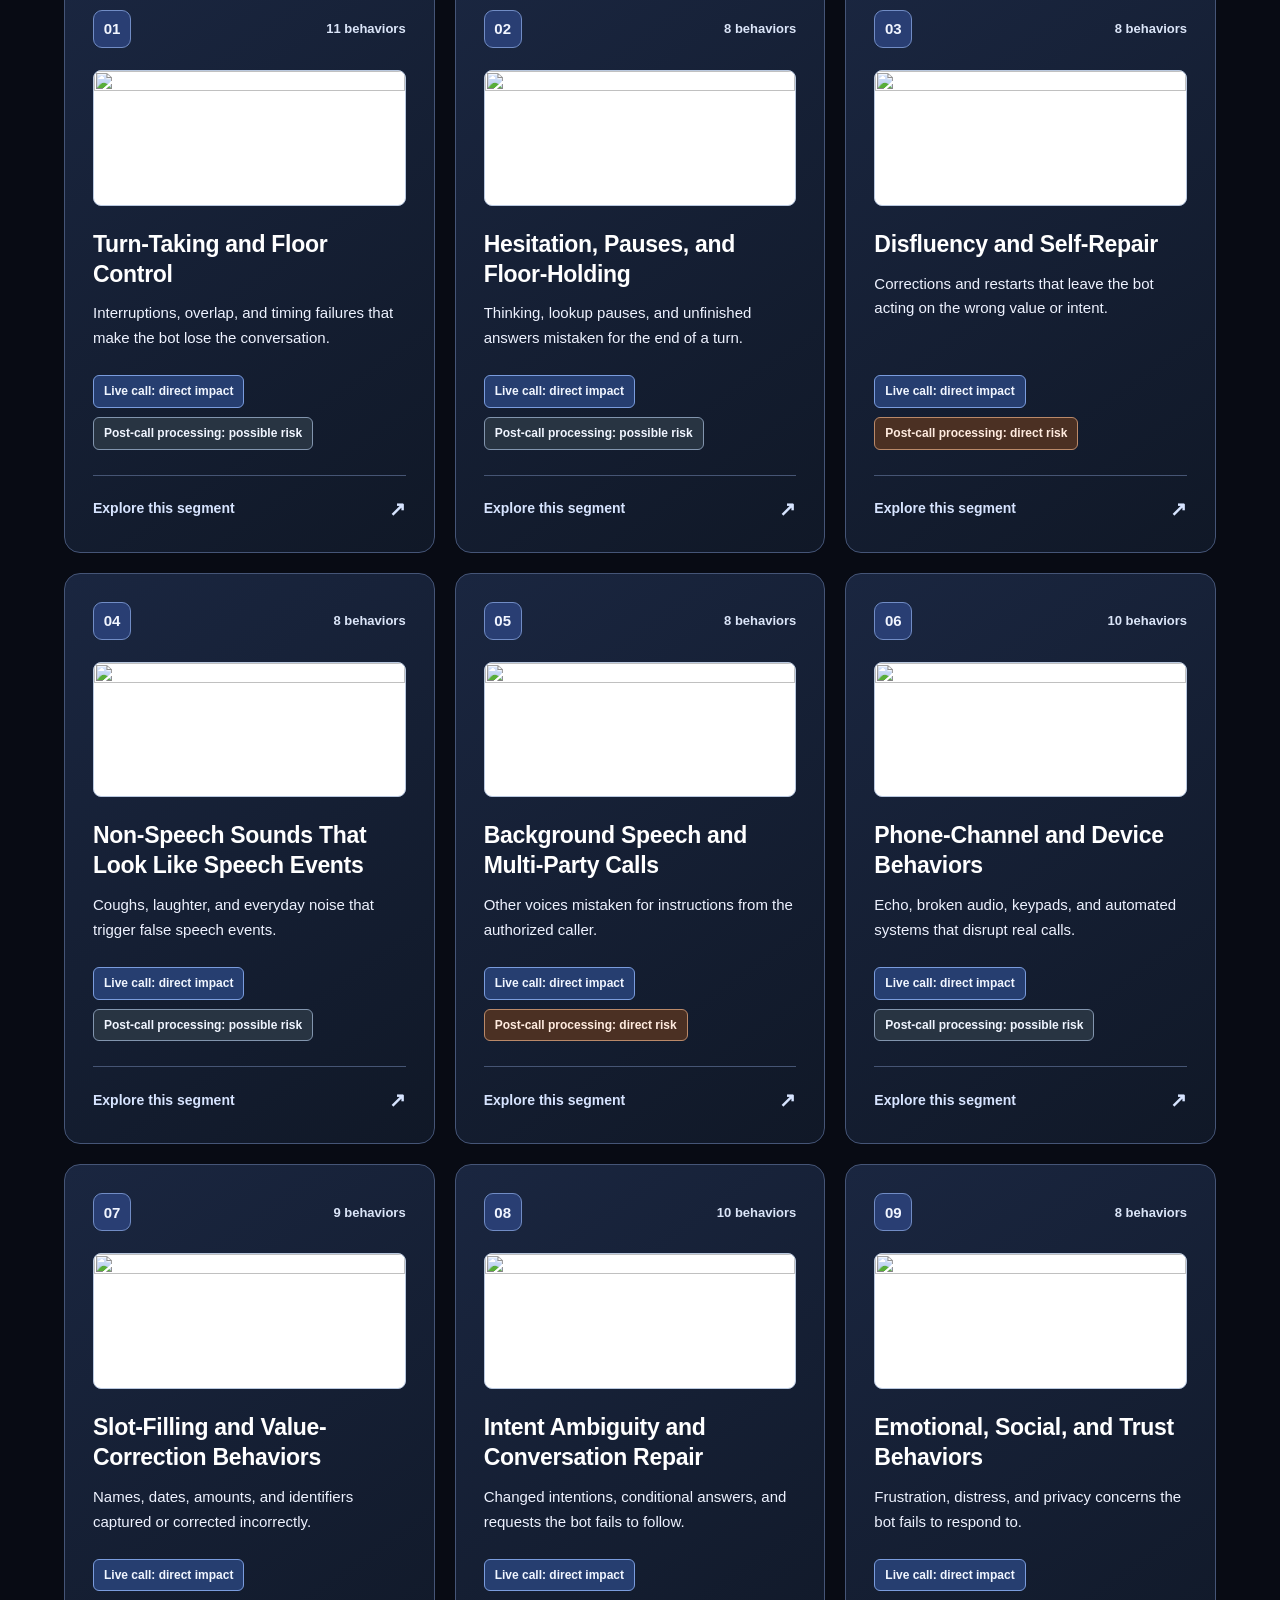
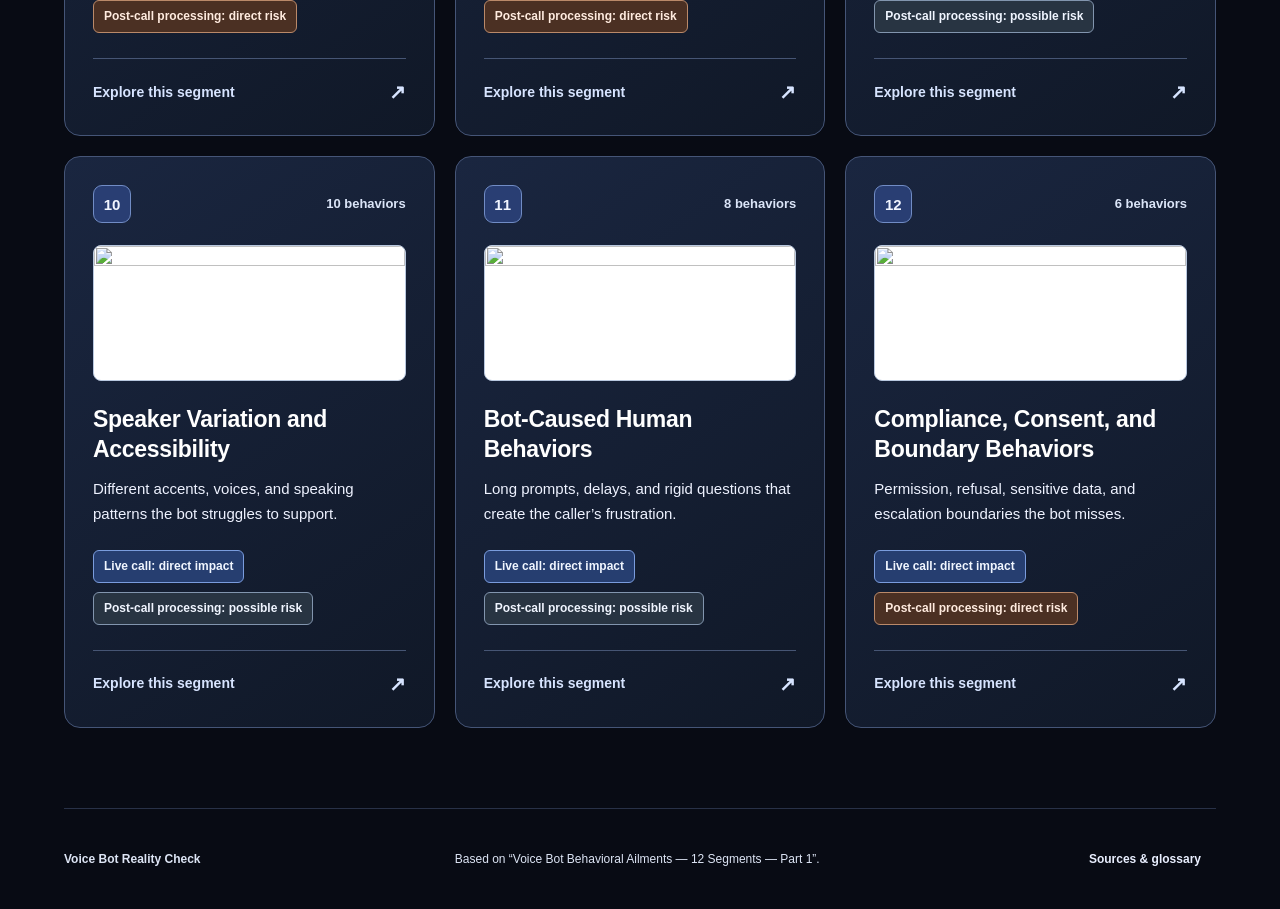
